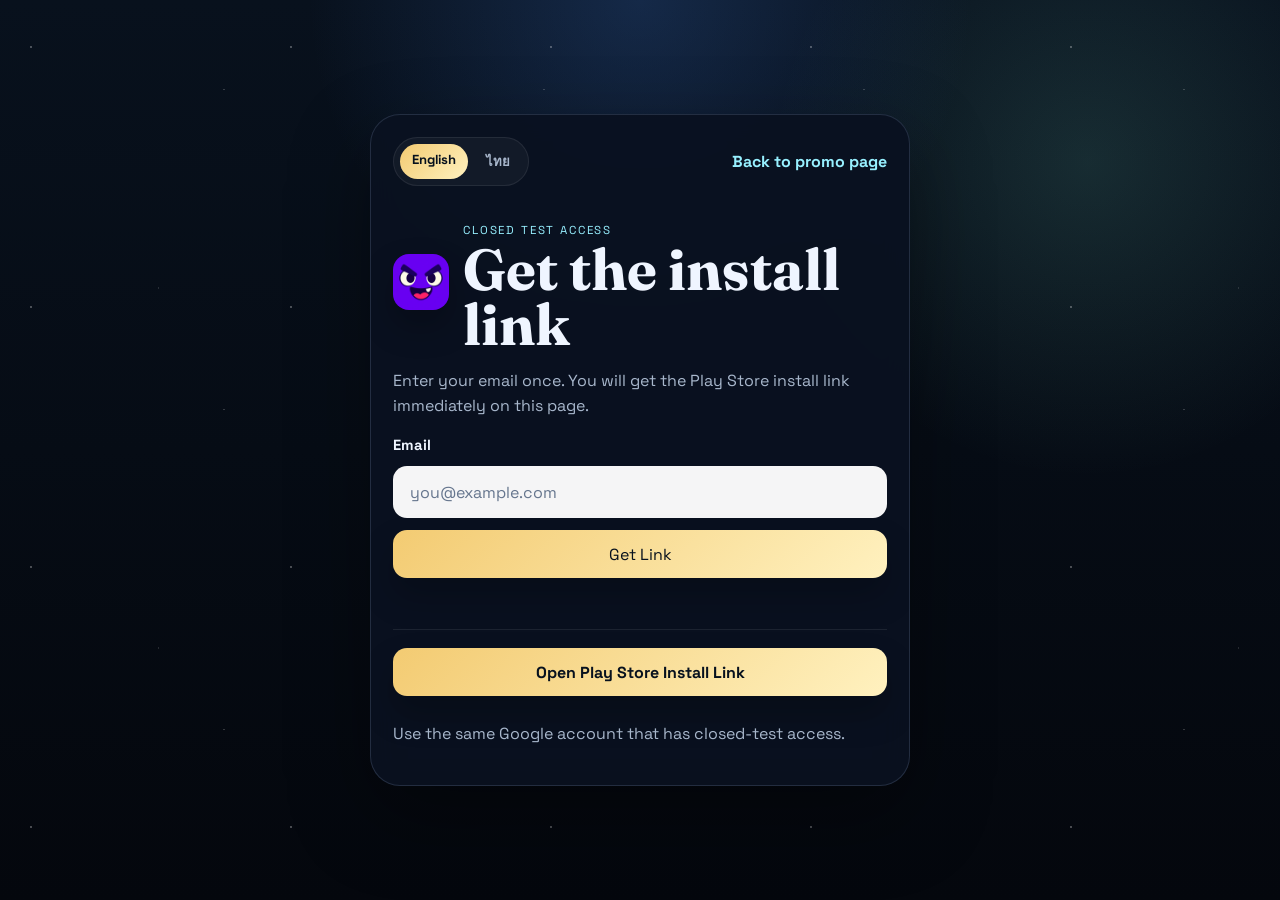
==== install/index.html @ 8fbdd065 "rebuild landing page with promo and instant install flow" ====
<!DOCTYPE html>
<html lang="en">
  <head>
    <meta charset="UTF-8" />
    <meta name="viewport" content="width=device-width, initial-scale=1.0" />
    <title>PiLord | Get Install Link</title>
    <meta name="description" content="Enter your email and get the PiLord closed test install link instantly." />
    <link rel="preconnect" href="https://fonts.googleapis.com" />
    <link rel="preconnect" href="https://fonts.gstatic.com" crossorigin />
    <link
      href="https://fonts.googleapis.com/css2?family=Space+Grotesk:wght@400;500;700&family=Fraunces:opsz,wght@9..144,600;9..144,700&display=swap"
      rel="stylesheet"
    />
    <link rel="stylesheet" href="../styles.css" />
  </head>
  <body class="install-page">
    <main class="install-shell">
      <section class="install-card">
        <div class="install-topbar">
          <nav class="lang-switch" aria-label="Language switcher">
            <a class="active" href="./">English</a>
            <a href="../th/install/">ไทย</a>
          </nav>
          <a class="text-link" href="../">Back to promo page</a>
        </div>

        <div class="install-brand">
          <img class="brand-logo" src="../assets/images/monster_face.png" alt="PiLord icon" />
          <div>
            <p class="section-kicker">Closed Test Access</p>
            <h1>Get the install link</h1>
          </div>
        </div>

        <p class="install-copy">Enter your email once. You will get the Play Store install link immediately on this page.</p>

        <form
          id="lead-form"
          class="simple-form"
          novalidate
          data-lead-source="landing_page_install_en"
          data-lead-note="Instant install link request from simple install page"
          data-config-error="Landing page is not configured yet. Add Supabase URL, anon key, and install link in config.js."
          data-missing-install-link="Install link is not configured yet. Add it in config.js."
          data-invalid-email="Please enter a valid email address."
          data-sending="Preparing your install link..."
          data-duplicate="You were already registered. Your install link is ready below."
          data-success="Your install link is ready."
          data-error-fallback="Something went wrong. Please try again later."
          data-reveal-install="true"
        >
          <label for="email" class="field-label">Email</label>
          <input
            id="email"
            name="email"
            type="email"
            inputmode="email"
            autocomplete="email"
            placeholder="you@example.com"
            required
          />
          <button id="submit-button" type="submit">Get Link</button>
          <p id="form-status" class="form-status" role="status"></p>
        </form>

        <div id="install-result" class="install-result" hidden>
          <a id="install-link" class="primary-button install-link-button" href="#" target="_blank" rel="noreferrer">Open Play Store Install Link</a>
          <p class="install-note">Use the same Google account that has closed-test access.</p>
        </div>
      </section>
    </main>

    <script src="../config.js"></script>
    <script src="../app.js"></script>
  </body>
</html>
---- styles.css ----
:root {
  --bg: #08111d;
  --bg-soft: #101b2a;
  --panel: rgba(8, 15, 28, 0.82);
  --panel-strong: rgba(10, 18, 32, 0.94);
  --line: rgba(180, 210, 255, 0.15);
  --line-strong: rgba(255, 232, 178, 0.2);
  --text: #eff5ff;
  --muted: #a8b7cc;
  --gold: #f3cb72;
  --cyan: #97f0ff;
  --mint: #7ee7cb;
  --rose: #ffb6d6;
  --button-dark: #13263d;
  --shadow: 0 30px 80px rgba(0, 0, 0, 0.35);
}

* {
  box-sizing: border-box;
}

html,
body {
  margin: 0;
  min-height: 100%;
}

body {
  color: var(--text);
  font-family: 'Space Grotesk', sans-serif;
  background:
    radial-gradient(circle at top, rgba(54, 104, 184, 0.28), transparent 30%),
    radial-gradient(circle at 85% 18%, rgba(120, 219, 195, 0.14), transparent 24%),
    linear-gradient(180deg, #08111d 0%, #04070d 100%);
}

body::before {
  content: '';
  position: fixed;
  inset: 0;
  background-image:
    radial-gradient(circle at 12% 18%, rgba(255, 255, 255, 0.85) 0 1px, transparent 1px),
    radial-gradient(circle at 70% 28%, rgba(255, 255, 255, 0.6) 0 1px, transparent 1px),
    radial-gradient(circle at 44% 80%, rgba(255, 255, 255, 0.4) 0 1px, transparent 1px);
  background-size: 260px 260px, 320px 320px, 360px 360px;
  opacity: 0.45;
  pointer-events: none;
}

body.install-page::before {
  opacity: 0.32;
}

img {
  max-width: 100%;
}

body.promo-page {
  padding: 24px;
}

main {
  position: relative;
  z-index: 1;
}

.ambient {
  position: fixed;
  border-radius: 999px;
  filter: blur(24px);
  pointer-events: none;
}

.ambient-a {
  width: 260px;
  height: 260px;
  top: 5%;
  right: -70px;
  background: rgba(151, 240, 255, 0.12);
}

.ambient-b {
  width: 220px;
  height: 220px;
  left: -70px;
  bottom: 8%;
  background: rgba(255, 182, 214, 0.1);
}

.site-header,
.hero-section,
.split-section,
.cta-section,
.install-card {
  width: min(1120px, 100%);
  margin: 0 auto;
}

.site-header {
  display: flex;
  align-items: center;
  justify-content: space-between;
  gap: 16px;
  margin-bottom: 24px;
  padding: 14px 18px;
  border: 1px solid var(--line);
  border-radius: 24px;
  background: rgba(8, 15, 28, 0.74);
  backdrop-filter: blur(14px);
}

.brand,
.header-actions,
.hero-actions,
.badge-row,
.install-topbar,
.install-brand {
  display: flex;
}

.brand {
  align-items: center;
  gap: 12px;
  color: var(--text);
  text-decoration: none;
}

.brand-logo {
  width: 56px;
  height: 56px;
  border-radius: 16px;
  box-shadow: 0 16px 32px rgba(0, 0, 0, 0.25);
}

.brand-kicker,
.section-kicker {
  display: block;
  margin-bottom: 4px;
  color: var(--cyan);
  font-size: 0.72rem;
  letter-spacing: 0.16em;
  text-transform: uppercase;
}

.header-actions {
  align-items: center;
  gap: 10px;
  flex-wrap: wrap;
  justify-content: flex-end;
}

.lang-switch {
  display: inline-flex;
  gap: 6px;
  padding: 6px;
  border: 1px solid rgba(255, 255, 255, 0.08);
  border-radius: 999px;
  background: rgba(255, 255, 255, 0.04);
}

.lang-switch a,
.primary-button,
.secondary-button,
.ghost-button,
.text-link,
button {
  transition: 180ms ease;
}

.lang-switch a {
  padding: 7px 12px;
  border-radius: 999px;
  color: var(--muted);
  font-size: 0.82rem;
  font-weight: 700;
  text-decoration: none;
}

.lang-switch a.active {
  color: #06101d;
  background: linear-gradient(135deg, var(--gold), #fff1bf);
}

h1,
h2,
h3 {
  margin: 0;
  font-family: 'Fraunces', serif;
  line-height: 0.95;
}

h1 {
  font-size: clamp(3rem, 7vw, 5.8rem);
  max-width: 10ch;
}

h2 {
  font-size: clamp(2rem, 5vw, 3.6rem);
  max-width: 12ch;
}

h3 {
  font-size: 1.7rem;
}

p,
li,
span {
  line-height: 1.55;
}

.hero-section {
  display: grid;
  grid-template-columns: 1.05fr 0.95fr;
  gap: 22px;
  align-items: center;
  padding: 32px 0 28px;
}

.hero-copy,
.hero-visual-panel,
.content-section,
.feature-card,
.install-card {
  border: 1px solid var(--line);
  background: var(--panel);
  backdrop-filter: blur(14px);
  box-shadow: var(--shadow);
}

.hero-copy,
.hero-visual-panel {
  border-radius: 32px;
  padding: 28px;
}

.hero-lead,
.section-copy-grid p,
.feature-card p,
.timeline-list p,
.cta-section p,
.install-copy,
.install-note {
  color: var(--muted);
}

.hero-actions {
  gap: 12px;
  margin: 24px 0 18px;
  flex-wrap: wrap;
}

.hero-points {
  display: grid;
  gap: 10px;
  margin: 0;
  padding-left: 18px;
  color: var(--muted);
}

.pill {
  padding: 7px 12px;
  border: 1px solid var(--line-strong);
  border-radius: 999px;
  background: rgba(243, 203, 114, 0.08);
  color: var(--gold);
  font-size: 0.78rem;
  font-weight: 700;
}

.badge-row {
  gap: 10px;
  flex-wrap: wrap;
  margin-bottom: 16px;
}

.hero-art {
  display: block;
  width: 100%;
  border-radius: 24px;
  border: 1px solid rgba(255, 255, 255, 0.08);
  object-fit: cover;
  max-height: 320px;
}

.stat-grid,
.feature-grid-section,
.timeline-list,
.section-copy-grid {
  display: grid;
}

.stat-grid {
  grid-template-columns: repeat(3, 1fr);
  gap: 12px;
  margin-top: 16px;
}

.stat-grid article,
.feature-card,
.timeline-list article {
  padding: 18px;
  border-radius: 22px;
  border: 1px solid rgba(255, 255, 255, 0.08);
  background: rgba(255, 255, 255, 0.03);
}

.stat-grid strong,
.timeline-list strong {
  display: block;
  margin-bottom: 6px;
}

.content-section {
  margin-top: 22px;
  border-radius: 30px;
  padding: 28px;
}

.split-section {
  display: grid;
  grid-template-columns: 0.85fr 1.15fr;
  gap: 24px;
}

.section-copy-grid {
  grid-template-columns: repeat(2, 1fr);
  gap: 16px;
}

.feature-grid-section {
  grid-template-columns: repeat(4, 1fr);
  gap: 16px;
}

.accent-card {
  border-color: rgba(243, 203, 114, 0.28);
  background: linear-gradient(180deg, rgba(243, 203, 114, 0.12), rgba(255, 255, 255, 0.02));
}

.timeline-section {
  display: grid;
  grid-template-columns: 0.85fr 1.15fr;
  gap: 24px;
}

.timeline-list {
  gap: 14px;
}

.cta-section {
  display: flex;
  align-items: center;
  justify-content: space-between;
  gap: 18px;
}

.primary-button,
.secondary-button,
.ghost-button,
button {
  display: inline-flex;
  align-items: center;
  justify-content: center;
  min-height: 48px;
  padding: 0 18px;
  border-radius: 14px;
  font: inherit;
  font-weight: 700;
  text-decoration: none;
  cursor: pointer;
}

.primary-button,
button {
  border: 0;
  color: #07111e;
  background: linear-gradient(135deg, var(--gold), #fff1bf);
  box-shadow: 0 18px 34px rgba(0, 0, 0, 0.22);
}

.secondary-button,
.ghost-button {
  border: 1px solid rgba(255, 255, 255, 0.12);
  color: var(--text);
  background: rgba(255, 255, 255, 0.04);
}

.text-link {
  color: var(--cyan);
  font-weight: 700;
  text-decoration: none;
}

.primary-button:hover,
.secondary-button:hover,
.ghost-button:hover,
.text-link:hover,
button:hover {
  transform: translateY(-1px);
}

.install-page {
  display: grid;
  place-items: center;
  min-height: 100svh;
  padding: 20px;
}

.install-shell {
  width: 100%;
}

.install-card {
  max-width: 540px;
  padding: 22px;
  border-radius: 30px;
  background: var(--panel-strong);
}

.install-topbar {
  align-items: center;
  justify-content: space-between;
  gap: 12px;
  margin-bottom: 24px;
}

.install-brand {
  align-items: center;
  gap: 14px;
  margin-bottom: 12px;
}

.install-card h1 {
  font-size: clamp(2.4rem, 7vw, 3.6rem);
  max-width: none;
}

.simple-form {
  display: grid;
  gap: 12px;
  margin-top: 18px;
}

.field-label {
  font-size: 0.92rem;
  font-weight: 700;
}

input,
button {
  font: inherit;
}

input {
  width: 100%;
  min-height: 52px;
  padding: 0 16px;
  border: 1px solid rgba(255, 255, 255, 0.08);
  border-radius: 14px;
  background: rgba(255, 255, 255, 0.96);
  color: #0b1522;
}

input:focus {
  outline: 2px solid rgba(151, 240, 255, 0.7);
  outline-offset: 2px;
}

input::placeholder {
  color: #66768e;
}

button:disabled {
  opacity: 0.7;
  cursor: progress;
}

.form-status {
  min-height: 1.4em;
  margin: 0;
  font-size: 0.92rem;
}

.form-status.success {
  color: var(--mint);
}

.form-status.error {
  color: var(--rose);
}

.install-result {
  display: grid;
  gap: 10px;
  margin-top: 18px;
  padding-top: 18px;
  border-top: 1px solid rgba(255, 255, 255, 0.08);
}

.install-link-button {
  width: 100%;
}

@media (max-width: 920px) {
  body.promo-page {
    padding: 14px;
  }

  .site-header,
  .hero-section,
  .split-section,
  .timeline-section,
  .cta-section,
  .feature-grid-section,
  .section-copy-grid,
  .stat-grid {
    grid-template-columns: 1fr;
  }

  .site-header,
  .cta-section,
  .install-topbar {
    flex-direction: column;
    align-items: flex-start;
  }

  .hero-copy,
  .hero-visual-panel,
  .content-section,
  .install-card {
    padding: 22px;
  }

  .feature-grid-section {
    display: grid;
  }
}

@media (max-width: 560px) {
  .header-actions,
  .hero-actions {
    width: 100%;
  }

  .primary-button,
  .secondary-button,
  .ghost-button,
  button {
    width: 100%;
  }

  .site-header,
  .install-card {
    border-radius: 22px;
  }

  .hero-copy,
  .hero-visual-panel,
  .content-section {
    border-radius: 24px;
  }
}
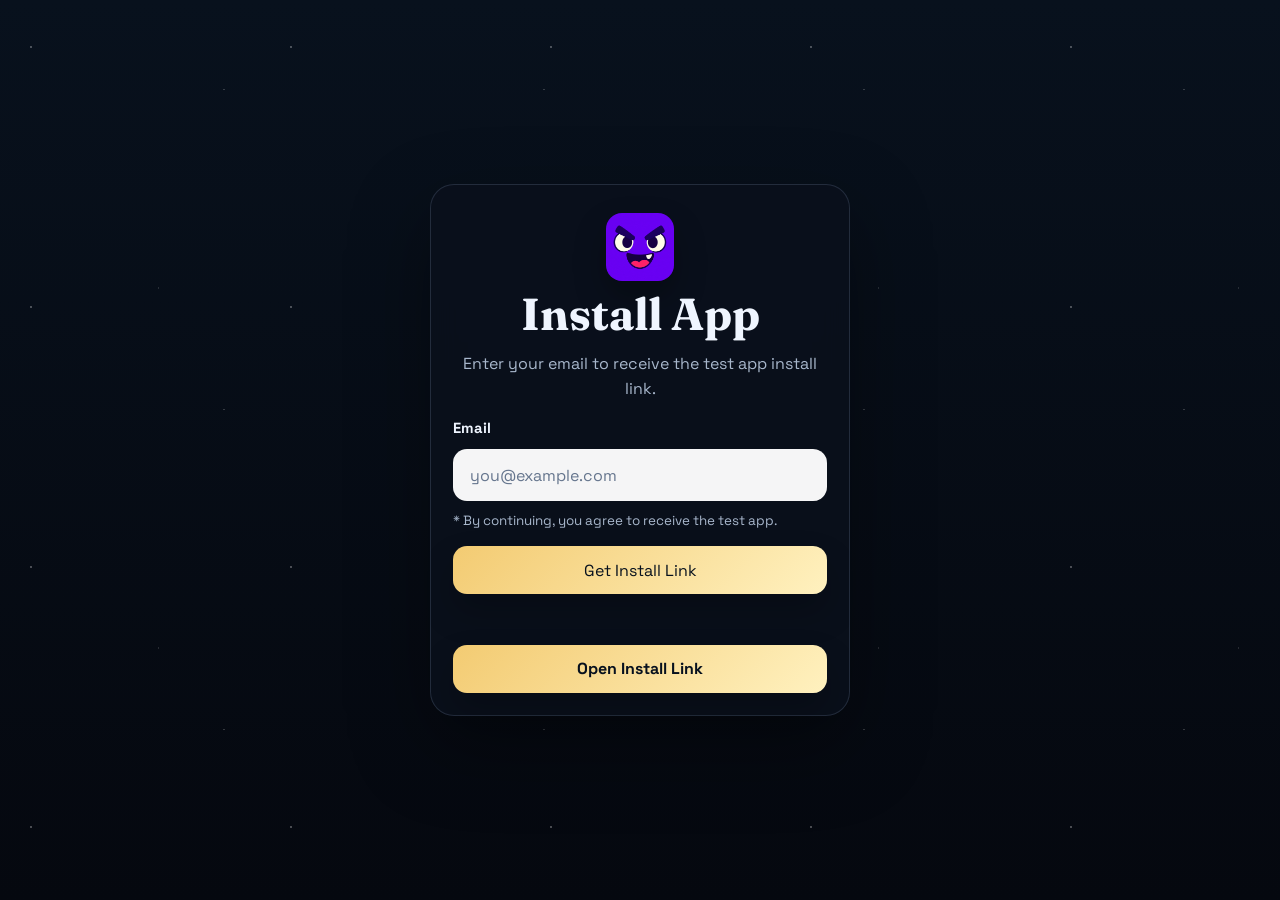
==== commit 4b75d86b: "simplify install page to minimal consent flow" ====
--- a/install/index.html
+++ b/install/index.html
@@ -3,8 +3,8 @@
   <head>
     <meta charset="UTF-8" />
     <meta name="viewport" content="width=device-width, initial-scale=1.0" />
-    <title>PiLord | Get Install Link</title>
-    <meta name="description" content="Enter your email and get the PiLord closed test install link instantly." />
+    <title>PiLord | Install App</title>
+    <meta name="description" content="Enter your email to receive the PiLord test install link instantly." />
     <link rel="preconnect" href="https://fonts.googleapis.com" />
     <link rel="preconnect" href="https://fonts.gstatic.com" crossorigin />
     <link
@@ -13,30 +13,19 @@
     />
     <link rel="stylesheet" href="../styles.css" />
   </head>
-  <body class="install-page">
+  <body class="install-page minimal-install-page">
     <main class="install-shell">
-      <section class="install-card">
-        <div class="install-topbar">
-          <nav class="lang-switch" aria-label="Language switcher">
-            <a class="active" href="./">English</a>
-            <a href="../th/install/">ไทย</a>
-          </nav>
-          <a class="text-link" href="../">Back to promo page</a>
+      <section class="install-card minimal-install-card">
+        <div class="install-brand minimal-install-brand">
+          <img class="brand-logo" src="../assets/images/monster_face.png" alt="PiLord icon" />
+          <h1>Install App</h1>
         </div>
 
-        <div class="install-brand">
-          <img class="brand-logo" src="../assets/images/monster_face.png" alt="PiLord icon" />
-          <div>
-            <p class="section-kicker">Closed Test Access</p>
-            <h1>Get the install link</h1>
-          </div>
-        </div>
-
-        <p class="install-copy">Enter your email once. You will get the Play Store install link immediately on this page.</p>
+        <p class="install-copy minimal-install-copy">Enter your email to receive the test app install link.</p>
 
         <form
           id="lead-form"
-          class="simple-form"
+          class="simple-form minimal-form"
           novalidate
           data-lead-source="landing_page_install_en"
           data-lead-note="Instant install link request from simple install page"
@@ -59,13 +48,13 @@
             placeholder="you@example.com"
             required
           />
-          <button id="submit-button" type="submit">Get Link</button>
+          <p class="consent-note">* By continuing, you agree to receive the test app.</p>
+          <button id="submit-button" type="submit">Get Install Link</button>
           <p id="form-status" class="form-status" role="status"></p>
         </form>
 
         <div id="install-result" class="install-result" hidden>
-          <a id="install-link" class="primary-button install-link-button" href="#" target="_blank" rel="noreferrer">Open Play Store Install Link</a>
-          <p class="install-note">Use the same Google account that has closed-test access.</p>
+          <a id="install-link" class="primary-button install-link-button" href="#" target="_blank" rel="noreferrer">Open Install Link</a>
         </div>
       </section>
     </main>
--- a/styles.css
+++ b/styles.css
@@ -407,6 +407,10 @@
   padding: 20px;
 }
 
+.minimal-install-page {
+  background: linear-gradient(180deg, #08111d 0%, #05080f 100%);
+}
+
 .install-shell {
   width: 100%;
 }
@@ -418,17 +422,30 @@
   background: var(--panel-strong);
 }
 
-.install-topbar {
-  align-items: center;
-  justify-content: space-between;
-  gap: 12px;
-  margin-bottom: 24px;
+.minimal-install-card {
+  max-width: 420px;
+  padding: 28px 22px 22px;
+  border-radius: 24px;
+  background: rgba(10, 16, 28, 0.96);
 }
 
 .install-brand {
   align-items: center;
   gap: 14px;
   margin-bottom: 12px;
+}
+
+.minimal-install-brand {
+  display: grid;
+  justify-items: center;
+  gap: 12px;
+  margin-bottom: 16px;
+  text-align: center;
+}
+
+.minimal-install-brand .brand-logo {
+  width: 68px;
+  height: 68px;
 }
 
 .install-card h1 {
@@ -436,10 +453,23 @@
   max-width: none;
 }
 
+.minimal-install-card h1 {
+  font-size: clamp(2rem, 7vw, 2.8rem);
+}
+
+.minimal-install-copy {
+  margin: 0 0 18px;
+  text-align: center;
+}
+
 .simple-form {
   display: grid;
   gap: 12px;
   margin-top: 18px;
+}
+
+.minimal-form {
+  margin-top: 0;
 }
 
 .field-label {
@@ -476,6 +506,12 @@
   cursor: progress;
 }
 
+.consent-note {
+  margin: -2px 0 2px;
+  color: var(--muted);
+  font-size: 0.84rem;
+}
+
 .form-status {
   min-height: 1.4em;
   margin: 0;
@@ -494,8 +530,6 @@
   display: grid;
   gap: 10px;
   margin-top: 18px;
-  padding-top: 18px;
-  border-top: 1px solid rgba(255, 255, 255, 0.08);
 }
 
 .install-link-button {
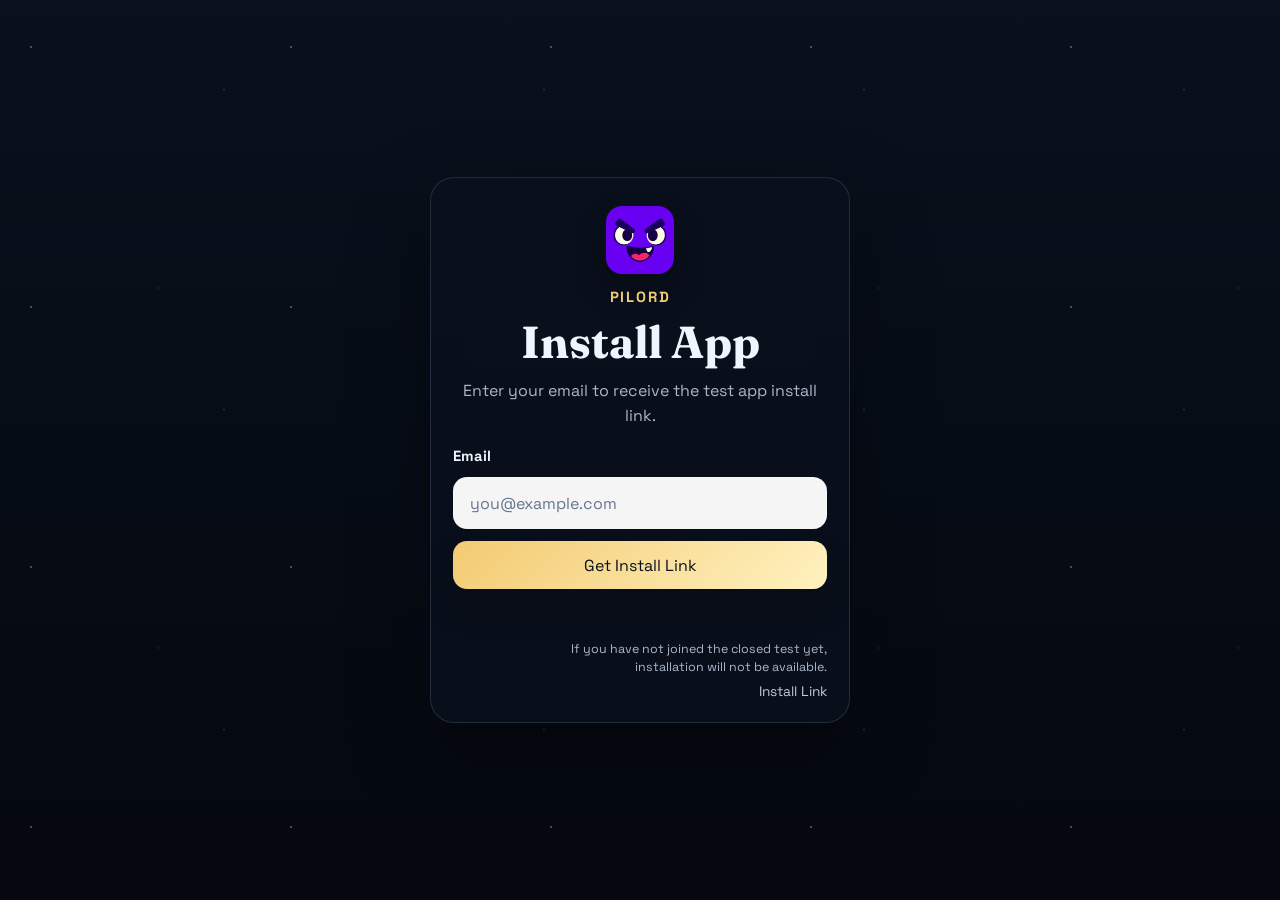
==== commit 02c1f6e3: "refine install page link and warning layout" ====
--- a/install/index.html
+++ b/install/index.html
@@ -13,11 +13,12 @@
     />
     <link rel="stylesheet" href="../styles.css" />
   </head>
-  <body class="install-page minimal-install-page">
+  <body class="install-page minimal-install-page install-page-en">
     <main class="install-shell">
       <section class="install-card minimal-install-card">
         <div class="install-brand minimal-install-brand">
           <img class="brand-logo" src="../assets/images/monster_face.png" alt="PiLord icon" />
+          <p class="app-name">PiLord</p>
           <h1>Install App</h1>
         </div>
 
@@ -48,13 +49,13 @@
             placeholder="you@example.com"
             required
           />
-          <p class="consent-note">* By continuing, you agree to receive the test app.</p>
           <button id="submit-button" type="submit">Get Install Link</button>
           <p id="form-status" class="form-status" role="status"></p>
         </form>
 
-        <div id="install-result" class="install-result" hidden>
-          <a id="install-link" class="primary-button install-link-button" href="#" target="_blank" rel="noreferrer">Open Install Link</a>
+        <div id="install-result" class="install-result minimal-install-result" hidden>
+          <p class="install-warning">If you have not joined the closed test yet, installation will not be available.</p>
+          <a id="install-link" class="install-text-link" href="#" target="_blank" rel="noreferrer">Install Link</a>
         </div>
       </section>
     </main>
--- a/styles.css
+++ b/styles.css
@@ -448,6 +448,15 @@
   height: 68px;
 }
 
+.app-name {
+  margin: 0;
+  color: var(--gold);
+  font-size: 0.92rem;
+  font-weight: 700;
+  letter-spacing: 0.12em;
+  text-transform: uppercase;
+}
+
 .install-card h1 {
   font-size: clamp(2.4rem, 7vw, 3.6rem);
   max-width: none;
@@ -506,12 +515,6 @@
   cursor: progress;
 }
 
-.consent-note {
-  margin: -2px 0 2px;
-  color: var(--muted);
-  font-size: 0.84rem;
-}
-
 .form-status {
   min-height: 1.4em;
   margin: 0;
@@ -528,8 +531,33 @@
 
 .install-result {
   display: grid;
-  gap: 10px;
+  gap: 6px;
   margin-top: 18px;
+}
+
+.minimal-install-result {
+  justify-items: end;
+}
+
+.install-warning {
+  margin: 0;
+  max-width: 260px;
+  color: var(--muted);
+  font-size: 0.78rem;
+  line-height: 1.45;
+  text-align: right;
+}
+
+.install-text-link {
+  color: rgba(239, 245, 255, 0.82);
+  font-size: 0.86rem;
+  font-weight: 400;
+  text-decoration: none;
+}
+
+.install-text-link:hover {
+  color: var(--text);
+  text-decoration: underline;
 }
 
 .install-link-button {
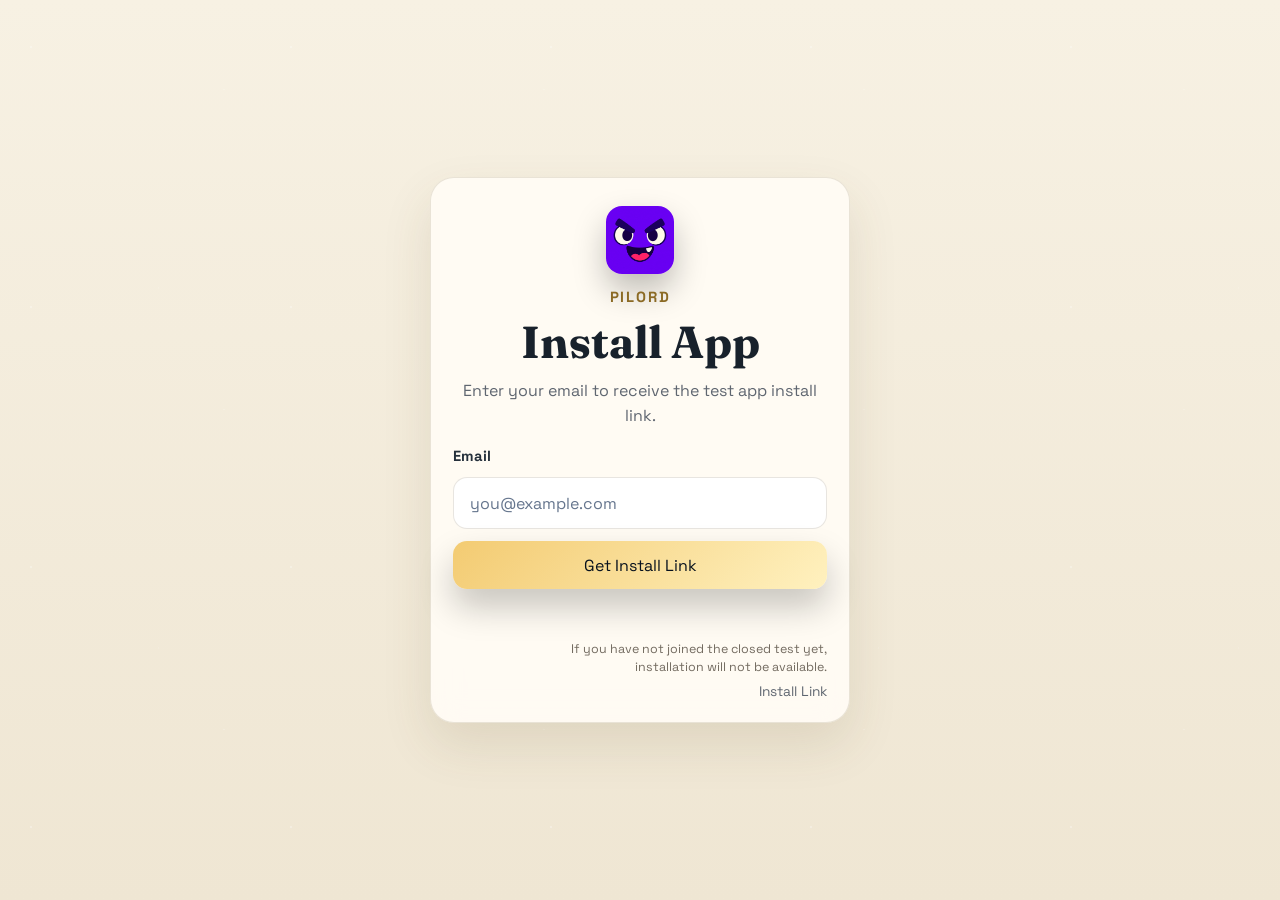
==== commit 648b275a: "add seo" ====
--- a/install/index.html
+++ b/install/index.html
@@ -3,8 +3,16 @@
   <head>
     <meta charset="UTF-8" />
     <meta name="viewport" content="width=device-width, initial-scale=1.0" />
-    <title>PiLord | Install App</title>
-    <meta name="description" content="Enter your email to receive the PiLord test install link instantly." />
+    <title>PiLord | Install Math Game App</title>
+    <meta name="description" content="Enter your email to receive the PiLord math game test install link instantly from PiMath Studio." />
+    <meta name="robots" content="index,follow" />
+    <meta name="keywords" content="pimath, pilord, math game" />
+    <link rel="canonical" href="https://www.pistudios.net/install/" />
+    <meta property="og:title" content="PiLord | Install Math Game App" />
+    <meta property="og:description" content="Enter your email to receive the PiLord math game test install link instantly from PiMath Studio." />
+    <meta property="og:type" content="website" />
+    <meta property="og:url" content="https://www.pistudios.net/install/" />
+    <meta property="og:locale" content="en_US" />
     <link rel="preconnect" href="https://fonts.googleapis.com" />
     <link rel="preconnect" href="https://fonts.gstatic.com" crossorigin />
     <link
@@ -12,6 +20,18 @@
       rel="stylesheet"
     />
     <link rel="stylesheet" href="../styles.css" />
+    <script type="application/ld+json">
+      {
+        "@context": "https://schema.org",
+        "@type": "SoftwareApplication",
+        "name": "PiLord",
+        "applicationCategory": "EducationalApplication",
+        "operatingSystem": "Android",
+        "url": "https://www.pistudios.net/install/",
+        "description": "Install page for the PiLord opening test math game.",
+        "keywords": "pilord, pimath, math game"
+      }
+    </script>
   </head>
   <body class="install-page minimal-install-page install-page-en">
     <main class="install-shell">
--- a/styles.css
+++ b/styles.css
@@ -408,7 +408,8 @@
 }
 
 .minimal-install-page {
-  background: linear-gradient(180deg, #08111d 0%, #05080f 100%);
+  background: linear-gradient(180deg, #f7f1e3 0%, #efe6d3 100%);
+  color: #18212b;
 }
 
 .install-shell {
@@ -426,7 +427,9 @@
   max-width: 420px;
   padding: 28px 22px 22px;
   border-radius: 24px;
-  background: rgba(10, 16, 28, 0.96);
+  border: 1px solid rgba(102, 84, 47, 0.14);
+  background: rgba(255, 251, 244, 0.96);
+  box-shadow: 0 22px 50px rgba(92, 73, 36, 0.12);
 }
 
 .install-brand {
@@ -450,7 +453,7 @@
 
 .app-name {
   margin: 0;
-  color: var(--gold);
+  color: #8b6a24;
   font-size: 0.92rem;
   font-weight: 700;
   letter-spacing: 0.12em;
@@ -468,6 +471,7 @@
 
 .minimal-install-copy {
   margin: 0 0 18px;
+  color: #5f6670;
   text-align: center;
 }
 
@@ -482,6 +486,7 @@
 }
 
 .field-label {
+  color: #25303b;
   font-size: 0.92rem;
   font-weight: 700;
 }
@@ -495,14 +500,15 @@
   width: 100%;
   min-height: 52px;
   padding: 0 16px;
-  border: 1px solid rgba(255, 255, 255, 0.08);
+  border: 1px solid rgba(114, 96, 63, 0.16);
   border-radius: 14px;
-  background: rgba(255, 255, 255, 0.96);
+  background: #ffffff;
   color: #0b1522;
+  box-shadow: inset 0 1px 0 rgba(255, 255, 255, 0.6);
 }
 
 input:focus {
-  outline: 2px solid rgba(151, 240, 255, 0.7);
+  outline: 2px solid rgba(196, 156, 68, 0.45);
   outline-offset: 2px;
 }
 
@@ -522,11 +528,11 @@
 }
 
 .form-status.success {
-  color: var(--mint);
+  color: #2f7a57;
 }
 
 .form-status.error {
-  color: var(--rose);
+  color: #b24b5c;
 }
 
 .install-result {
@@ -542,21 +548,21 @@
 .install-warning {
   margin: 0;
   max-width: 260px;
-  color: var(--muted);
+  color: #736b60;
   font-size: 0.78rem;
   line-height: 1.45;
   text-align: right;
 }
 
 .install-text-link {
-  color: rgba(239, 245, 255, 0.82);
+  color: #5f6670;
   font-size: 0.86rem;
   font-weight: 400;
   text-decoration: none;
 }
 
 .install-text-link:hover {
-  color: var(--text);
+  color: #1f2a36;
   text-decoration: underline;
 }
 
@@ -623,3 +629,217 @@
     border-radius: 24px;
   }
 }
+
+.home-page {
+  color: #243123;
+  background: linear-gradient(180deg, #f8f7f2 0%, #f2f1ea 100%);
+}
+
+.home-page::before {
+  display: none;
+}
+
+.home-shell {
+  position: relative;
+  z-index: 1;
+  width: min(1120px, calc(100% - 28px));
+  margin: 0 auto;
+  padding: 20px 0 52px;
+}
+
+.home-header {
+  display: flex;
+  align-items: center;
+  justify-content: space-between;
+  gap: 16px;
+  margin-bottom: 26px;
+}
+
+.wordmark {
+  color: #294023;
+  font-family: 'Fraunces', serif;
+  font-size: clamp(1.7rem, 3vw, 2.4rem);
+  font-weight: 700;
+  text-decoration: none;
+}
+
+.home-lang-switch {
+  border-color: rgba(95, 125, 73, 0.16);
+  background: rgba(255, 252, 244, 0.8);
+}
+
+.home-lang-switch a {
+  color: #5f6d57;
+}
+
+.home-kicker {
+  color: #6d7a68;
+}
+
+.project-image {
+  width: 100%;
+  display: block;
+  border-radius: 22px;
+  object-fit: cover;
+}
+
+.projects-section {
+  display: grid;
+  gap: 18px;
+}
+
+.projects-heading h2 {
+  max-width: none;
+  color: #22331f;
+}
+
+.projects-heading h1 {
+  max-width: none;
+  color: #22331f;
+  font-size: clamp(2.5rem, 5vw, 4.2rem);
+}
+
+.projects-heading p {
+  margin: 10px 0 0;
+  color: #576753;
+}
+
+.project-grid {
+  display: grid;
+  grid-template-columns: repeat(2, minmax(0, 1fr));
+  gap: 18px;
+}
+
+.project-card {
+  display: grid;
+  gap: 14px;
+  padding: 22px;
+  border: 1px solid rgba(119, 139, 81, 0.12);
+  border-radius: 28px;
+  background: rgba(255, 255, 255, 0.88);
+  box-shadow: 0 16px 36px rgba(95, 101, 73, 0.08);
+}
+
+.project-card h2 {
+  max-width: none;
+  color: #20301c;
+  font-size: clamp(1.8rem, 4vw, 2.4rem);
+}
+
+.project-card p {
+  margin: 0;
+  color: #5b6958;
+}
+
+.project-card-muted {
+  align-content: start;
+  background: rgba(252, 251, 246, 0.94);
+}
+
+.project-card-featured .project-image {
+  aspect-ratio: 1.45 / 1;
+}
+
+.project-app-lockup {
+  display: flex;
+  align-items: center;
+  gap: 14px;
+}
+
+.project-app-lockup-simple {
+  min-height: 64px;
+}
+
+.project-app-logo {
+  width: 44px;
+  height: 44px;
+  border-radius: 12px;
+  box-shadow: 0 8px 16px rgba(81, 92, 70, 0.1);
+}
+
+.project-app-subtitle {
+  margin: 4px 0 0;
+  color: #6d7767;
+  font-size: 0.92rem;
+}
+
+.project-meta-row {
+  display: flex;
+  align-items: center;
+  justify-content: space-between;
+  gap: 12px;
+  flex-wrap: wrap;
+}
+
+.project-category,
+.project-status,
+.project-note {
+  display: inline-flex;
+  align-items: center;
+  min-height: 34px;
+  padding: 0 12px;
+  border-radius: 999px;
+  font-size: 0.8rem;
+  font-weight: 700;
+}
+
+.project-status {
+  color: #83612d;
+  background: rgba(255, 222, 138, 0.32);
+}
+
+.project-status.is-live {
+  color: #2e6b44;
+  background: rgba(144, 222, 168, 0.34);
+}
+
+.project-button {
+  width: fit-content;
+  min-width: 0;
+}
+
+.project-note {
+  width: fit-content;
+  color: #6a6658;
+  background: rgba(218, 207, 174, 0.38);
+}
+
+@media (max-width: 920px) {
+  .home-header,
+  .project-grid {
+    grid-template-columns: 1fr;
+  }
+
+  .home-header {
+    display: grid;
+    justify-content: flex-start;
+  }
+
+  .project-grid {
+    display: grid;
+  }
+}
+
+@media (max-width: 640px) {
+  .home-shell {
+    width: min(100% - 20px, 1120px);
+    padding-top: 16px;
+  }
+
+  .projects-heading h1,
+  .project-card h2 {
+    max-width: 11ch;
+  }
+
+  .project-button {
+    width: 100%;
+  }
+
+  .project-button {
+    justify-content: center;
+  }
+
+  .project-app-lockup {
+    align-items: flex-start;
+  }
+}
